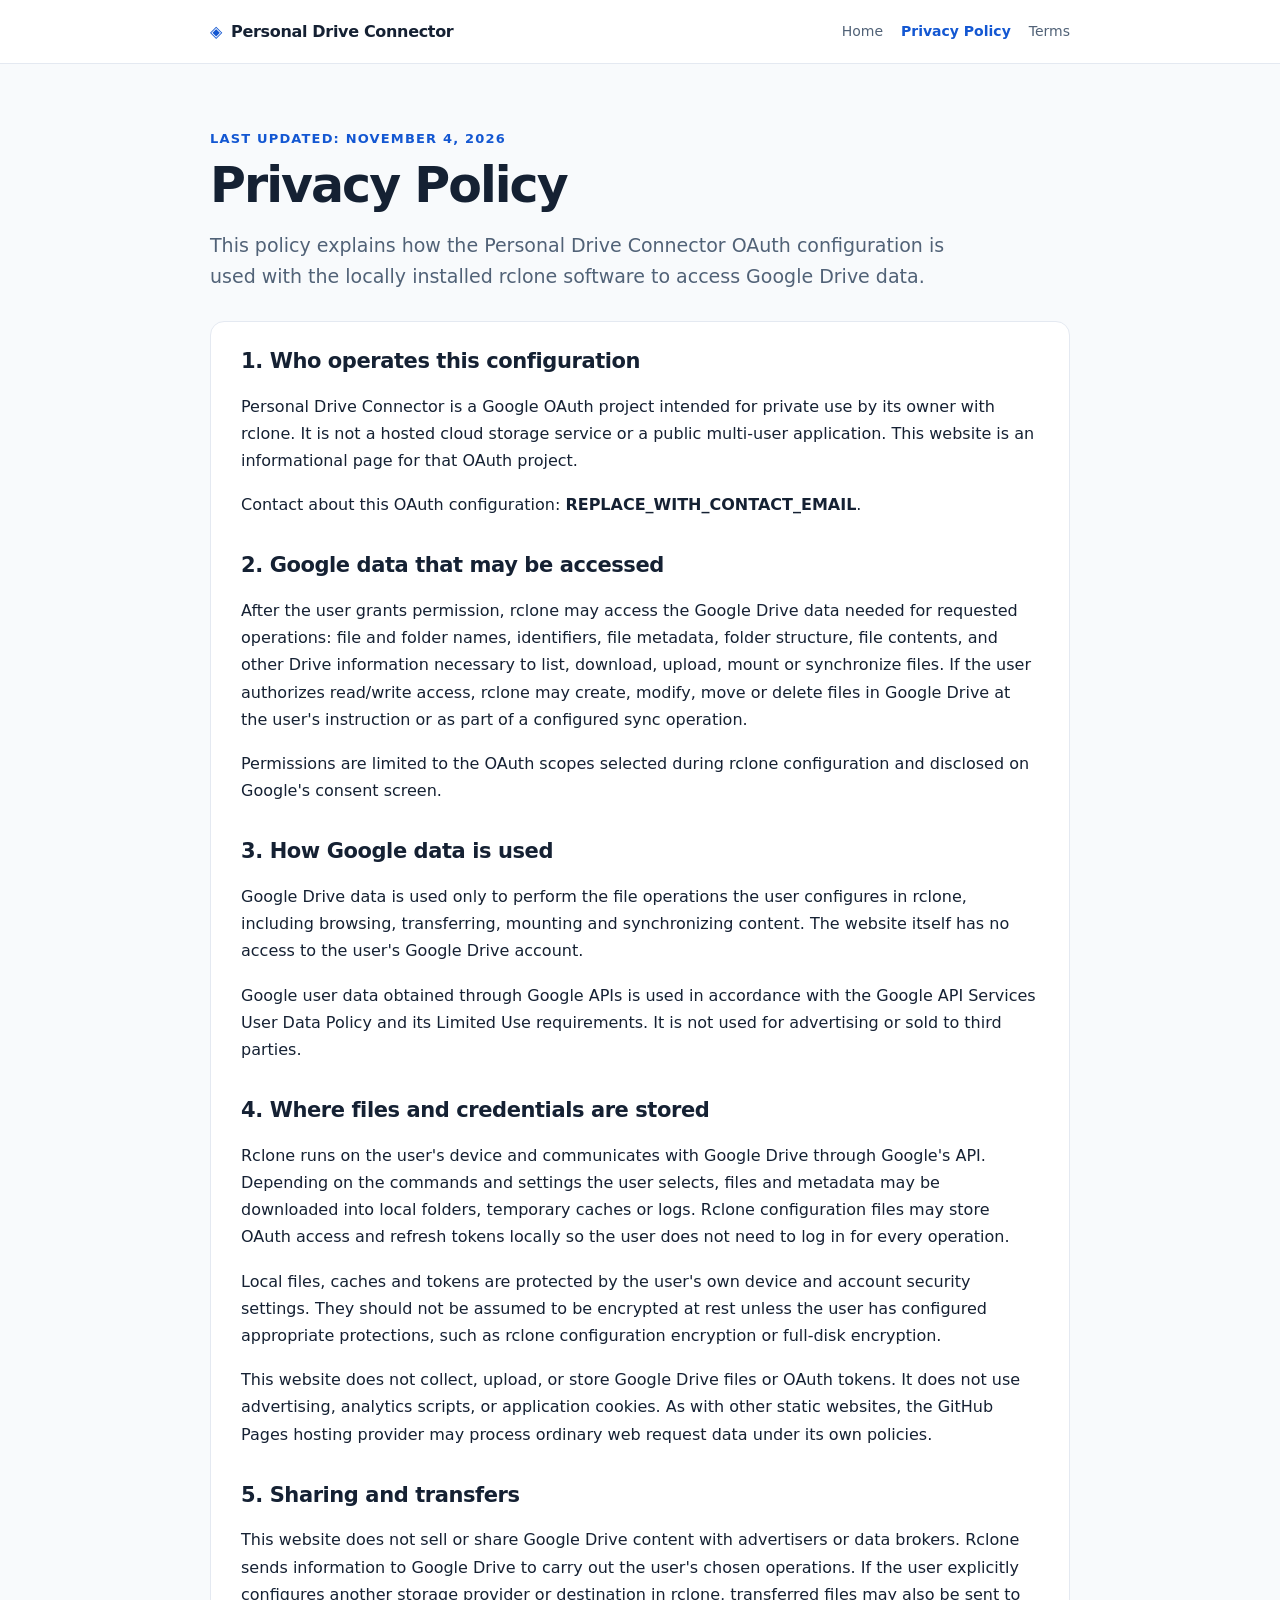
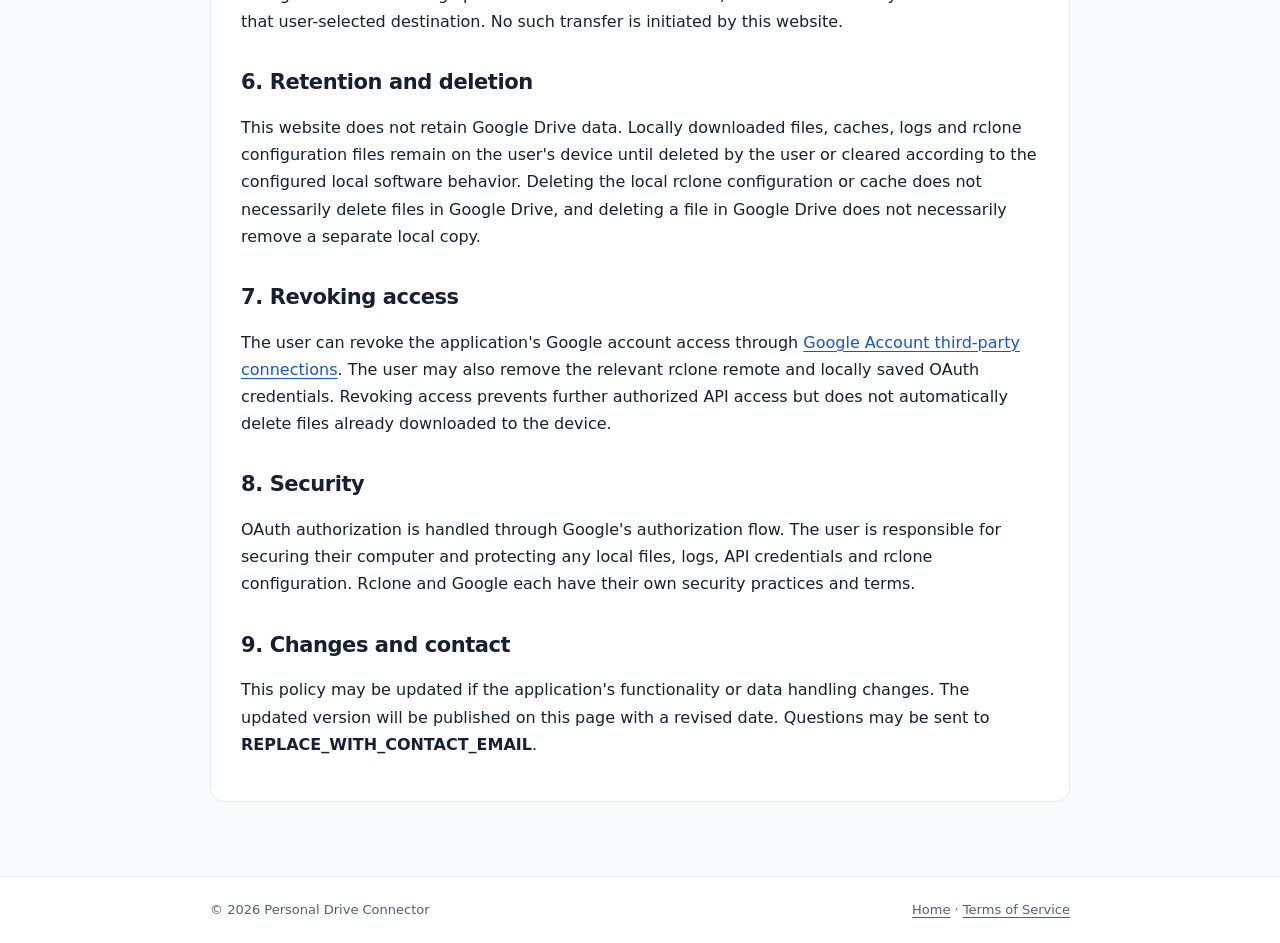
==== privacy.html @ 5d3f5f56 "Add files via upload" ====
<!doctype html>
<html lang="en">
<head>
  <meta charset="utf-8">
  <meta name="viewport" content="width=device-width, initial-scale=1">
  <meta name="description" content="Privacy policy for Personal Drive Connector, a personal rclone Google Drive OAuth configuration.">
  <title>Privacy Policy — Personal Drive Connector</title>
  <link rel="stylesheet" href="styles.css">
</head>
<body>
  <header><div class="wrap">
    <a class="brand" href="index.html">Personal Drive Connector</a>
    <nav aria-label="Primary navigation">
      <a href="index.html">Home</a>
      <a href="privacy.html" aria-current="page">Privacy Policy</a>
      <a href="terms.html">Terms</a>
    </nav>
  </div></header>
  <main class="wrap">
    <p class="eyebrow">Last updated: November 4, 2026</p>
    <h1>Privacy Policy</h1>
    <p class="lead">This policy explains how the Personal Drive Connector OAuth configuration is used with the locally installed rclone software to access Google Drive data.</p>
    <div class="panel">
      <h2>1. Who operates this configuration</h2>
      <p>Personal Drive Connector is a Google OAuth project intended for private use by its owner with rclone. It is not a hosted cloud storage service or a public multi-user application. This website is an informational page for that OAuth project.</p>
      <p>Contact about this OAuth configuration: <strong>REPLACE_WITH_CONTACT_EMAIL</strong>.</p>

      <h2>2. Google data that may be accessed</h2>
      <p>After the user grants permission, rclone may access the Google Drive data needed for requested operations: file and folder names, identifiers, file metadata, folder structure, file contents, and other Drive information necessary to list, download, upload, mount or synchronize files. If the user authorizes read/write access, rclone may create, modify, move or delete files in Google Drive at the user's instruction or as part of a configured sync operation.</p>
      <p>Permissions are limited to the OAuth scopes selected during rclone configuration and disclosed on Google's consent screen.</p>

      <h2>3. How Google data is used</h2>
      <p>Google Drive data is used only to perform the file operations the user configures in rclone, including browsing, transferring, mounting and synchronizing content. The website itself has no access to the user's Google Drive account.</p>
      <p>Google user data obtained through Google APIs is used in accordance with the Google API Services User Data Policy and its Limited Use requirements. It is not used for advertising or sold to third parties.</p>

      <h2>4. Where files and credentials are stored</h2>
      <p>Rclone runs on the user's device and communicates with Google Drive through Google's API. Depending on the commands and settings the user selects, files and metadata may be downloaded into local folders, temporary caches or logs. Rclone configuration files may store OAuth access and refresh tokens locally so the user does not need to log in for every operation.</p>
      <p>Local files, caches and tokens are protected by the user's own device and account security settings. They should not be assumed to be encrypted at rest unless the user has configured appropriate protections, such as rclone configuration encryption or full-disk encryption.</p>
      <p>This website does not collect, upload, or store Google Drive files or OAuth tokens. It does not use advertising, analytics scripts, or application cookies. As with other static websites, the GitHub Pages hosting provider may process ordinary web request data under its own policies.</p>

      <h2>5. Sharing and transfers</h2>
      <p>This website does not sell or share Google Drive content with advertisers or data brokers. Rclone sends information to Google Drive to carry out the user's chosen operations. If the user explicitly configures another storage provider or destination in rclone, transferred files may also be sent to that user-selected destination. No such transfer is initiated by this website.</p>

      <h2>6. Retention and deletion</h2>
      <p>This website does not retain Google Drive data. Locally downloaded files, caches, logs and rclone configuration files remain on the user's device until deleted by the user or cleared according to the configured local software behavior. Deleting the local rclone configuration or cache does not necessarily delete files in Google Drive, and deleting a file in Google Drive does not necessarily remove a separate local copy.</p>

      <h2>7. Revoking access</h2>
      <p>The user can revoke the application's Google account access through <a href="https://myaccount.google.com/connections">Google Account third-party connections</a>. The user may also remove the relevant rclone remote and locally saved OAuth credentials. Revoking access prevents further authorized API access but does not automatically delete files already downloaded to the device.</p>

      <h2>8. Security</h2>
      <p>OAuth authorization is handled through Google's authorization flow. The user is responsible for securing their computer and protecting any local files, logs, API credentials and rclone configuration. Rclone and Google each have their own security practices and terms.</p>

      <h2>9. Changes and contact</h2>
      <p>This policy may be updated if the application's functionality or data handling changes. The updated version will be published on this page with a revised date. Questions may be sent to <strong>REPLACE_WITH_CONTACT_EMAIL</strong>.</p>
    </div>
  </main>
  <footer><div class="wrap"><span>© 2026 Personal Drive Connector</span><span><a href="index.html">Home</a> · <a href="terms.html">Terms of Service</a></span></div></footer>
</body>
</html>
---- styles.css ----
:root {
  color-scheme: light;
  --bg: #f8fafc;
  --surface: #ffffff;
  --text: #152133;
  --muted: #516277;
  --line: #e4e9f1;
  --accent: #1357d2;
  --accent-hover: #0d42a5;
  --soft: #edf3ff;
}
* { box-sizing: border-box; }
html { font-family: Inter, system-ui, -apple-system, BlinkMacSystemFont, "Segoe UI", sans-serif; scroll-behavior: smooth; }
body { margin: 0; background: var(--bg); color: var(--text); font-size: 16px; line-height: 1.7; }
a { color: var(--accent); text-decoration-thickness: 1px; text-underline-offset: 3px; }
a:hover { color: var(--accent-hover); }
.wrap { width: min(860px, calc(100% - 40px)); margin: 0 auto; }
header { background: var(--surface); border-bottom: 1px solid var(--line); }
header .wrap { padding: 18px 0; display: flex; flex-wrap: wrap; gap: 15px; align-items: center; justify-content: space-between; }
.brand { font-size: 16px; font-weight: 750; letter-spacing: -.02em; color: var(--text); text-decoration: none; }
.brand::before { content: '◈'; color: var(--accent); margin-right: 9px; }
nav { display: flex; gap: 18px; flex-wrap: wrap; }
nav a { color: var(--muted); font-size: 14px; text-decoration: none; }
nav a[aria-current="page"] { color: var(--accent); font-weight: 650; }
main { padding: 64px 0 74px; }
.eyebrow { margin: 0 0 8px; color: var(--accent); font-size: 13px; font-weight: 700; text-transform: uppercase; letter-spacing: .09em; }
h1 { margin: 0 0 16px; font-weight: 800; font-size: clamp(31px, 5vw, 49px); line-height: 1.14; letter-spacing: -.04em; }
h2 { margin-top: 34px; font-size: 21px; line-height: 1.3; letter-spacing: -.02em; }
h3 { font-size: 16px; margin-bottom: 6px; }
p { margin: 0 0 17px; }
.lead { font-size: 19px; color: var(--muted); line-height: 1.65; max-width: 740px; }
.panel { background: var(--surface); border: 1px solid var(--line); border-radius: 14px; padding: 26px 30px; margin-top: 28px; }
.panel h2:first-child { margin-top: 0; }
.note { margin-top: 26px; padding: 17px 20px; border: 1px solid #d5e4ff; background: var(--soft); border-radius: 10px; color: #253950; }
.grid { display: grid; grid-template-columns: repeat(2, minmax(0, 1fr)); gap: 16px; margin-top: 26px; }
.grid section { background: white; padding: 23px; border: 1px solid var(--line); border-radius: 12px; }
.grid h2 { margin-top: 0; margin-bottom: 7px; font-size: 18px; }
.grid p { font-size: 15px; color: var(--muted); margin-bottom: 0; }
ul, ol { padding-left: 24px; }
li { margin: 8px 0; }
.small { color: var(--muted); font-size: 14px; }
footer { border-top: 1px solid var(--line); background: var(--surface); }
footer .wrap { display: flex; gap: 14px; flex-wrap: wrap; justify-content: space-between; padding: 22px 0; color: var(--muted); font-size: 13px; }
footer a { color: var(--muted); }
code { background: #edf1f7; padding: 2px 5px; border-radius: 4px; }
@media (max-width: 600px) { main { padding-top: 42px; } .grid { grid-template-columns: 1fr; } .panel { padding: 22px; } }
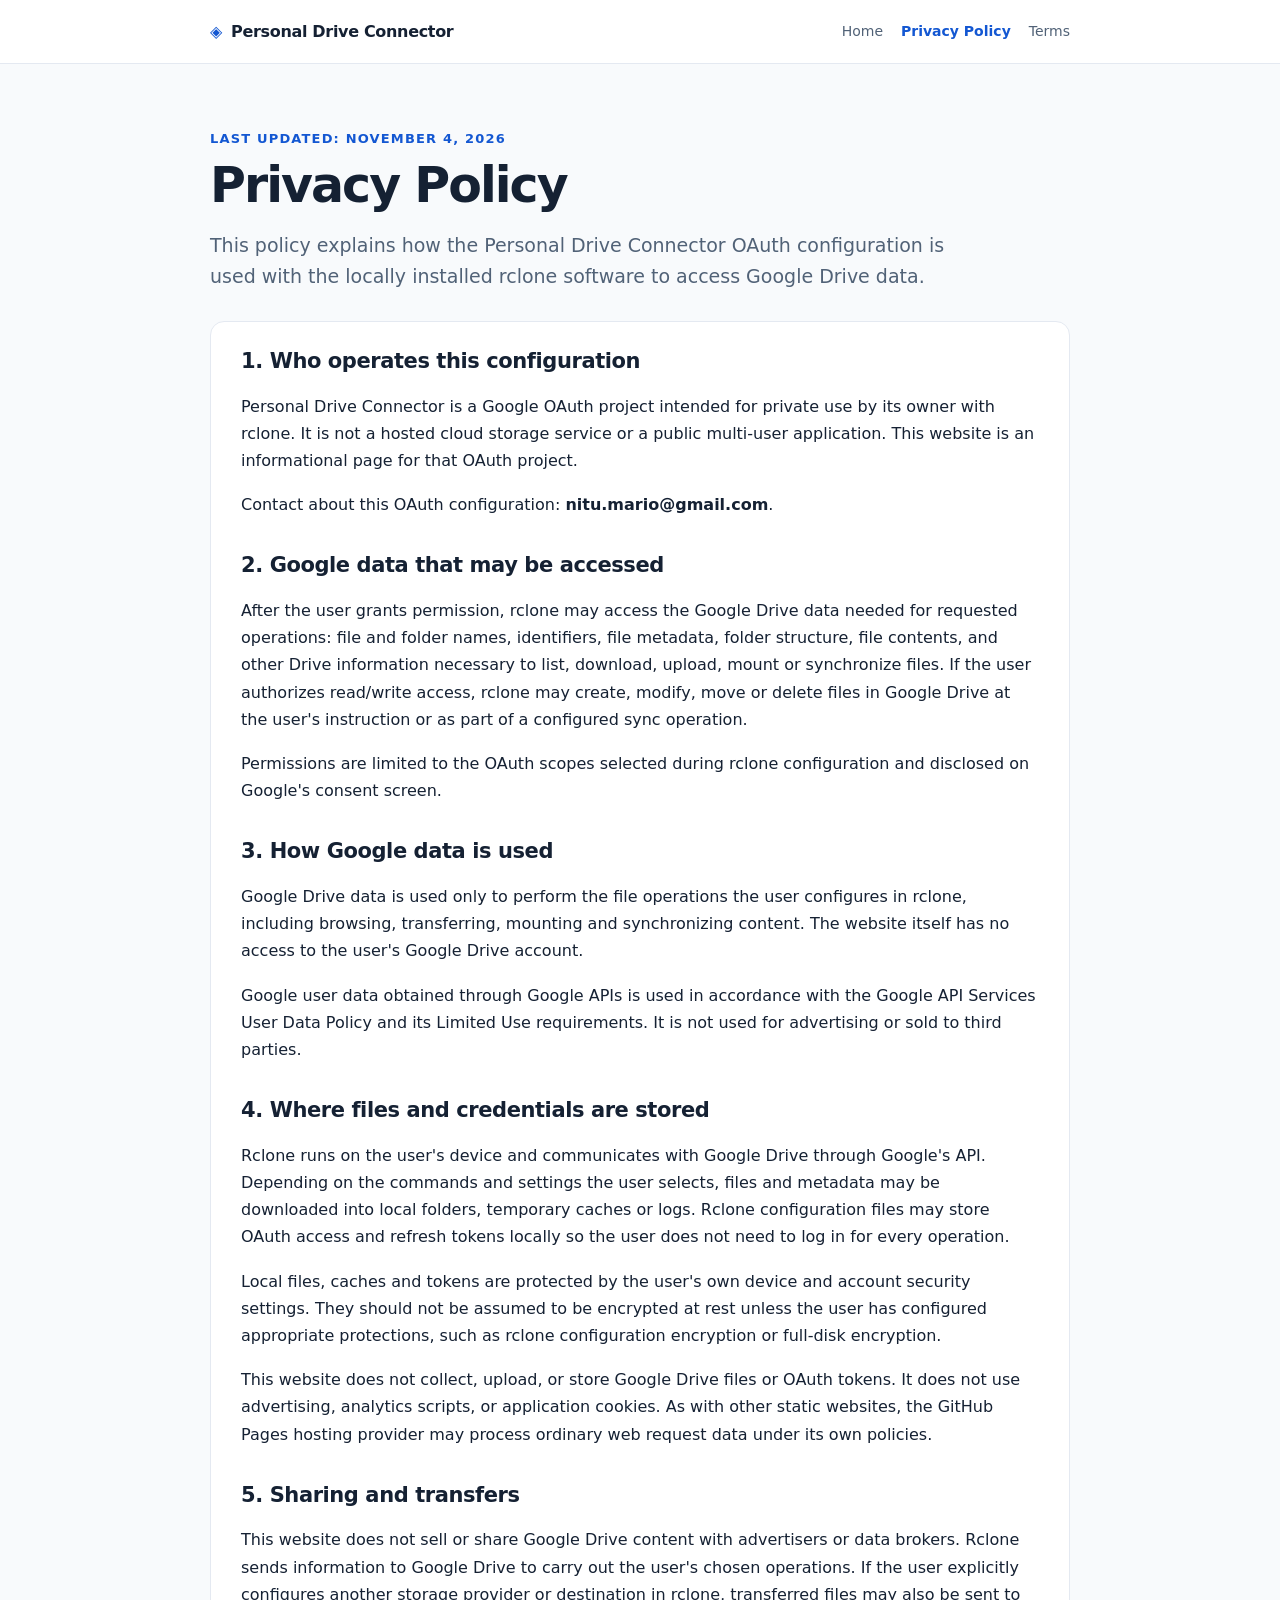
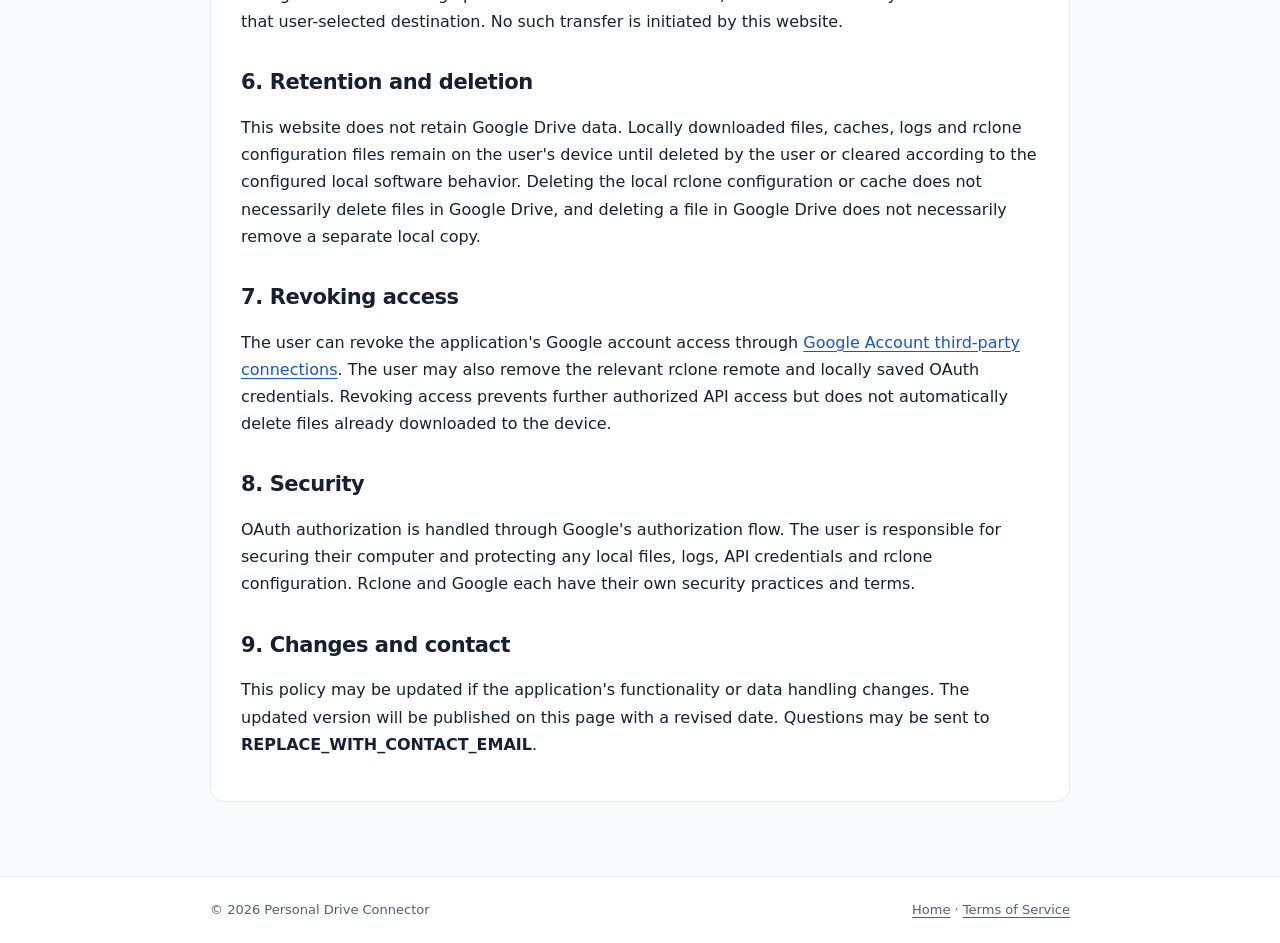
==== commit 06a4b08b: "Update contact email in privacy policy" ====
--- a/privacy.html
+++ b/privacy.html
@@ -23,7 +23,7 @@
     <div class="panel">
       <h2>1. Who operates this configuration</h2>
       <p>Personal Drive Connector is a Google OAuth project intended for private use by its owner with rclone. It is not a hosted cloud storage service or a public multi-user application. This website is an informational page for that OAuth project.</p>
-      <p>Contact about this OAuth configuration: <strong>REPLACE_WITH_CONTACT_EMAIL</strong>.</p>
+      <p>Contact about this OAuth configuration: <strong>nitu.mario@gmail.com</strong>.</p>
 
       <h2>2. Google data that may be accessed</h2>
       <p>After the user grants permission, rclone may access the Google Drive data needed for requested operations: file and folder names, identifiers, file metadata, folder structure, file contents, and other Drive information necessary to list, download, upload, mount or synchronize files. If the user authorizes read/write access, rclone may create, modify, move or delete files in Google Drive at the user's instruction or as part of a configured sync operation.</p>
